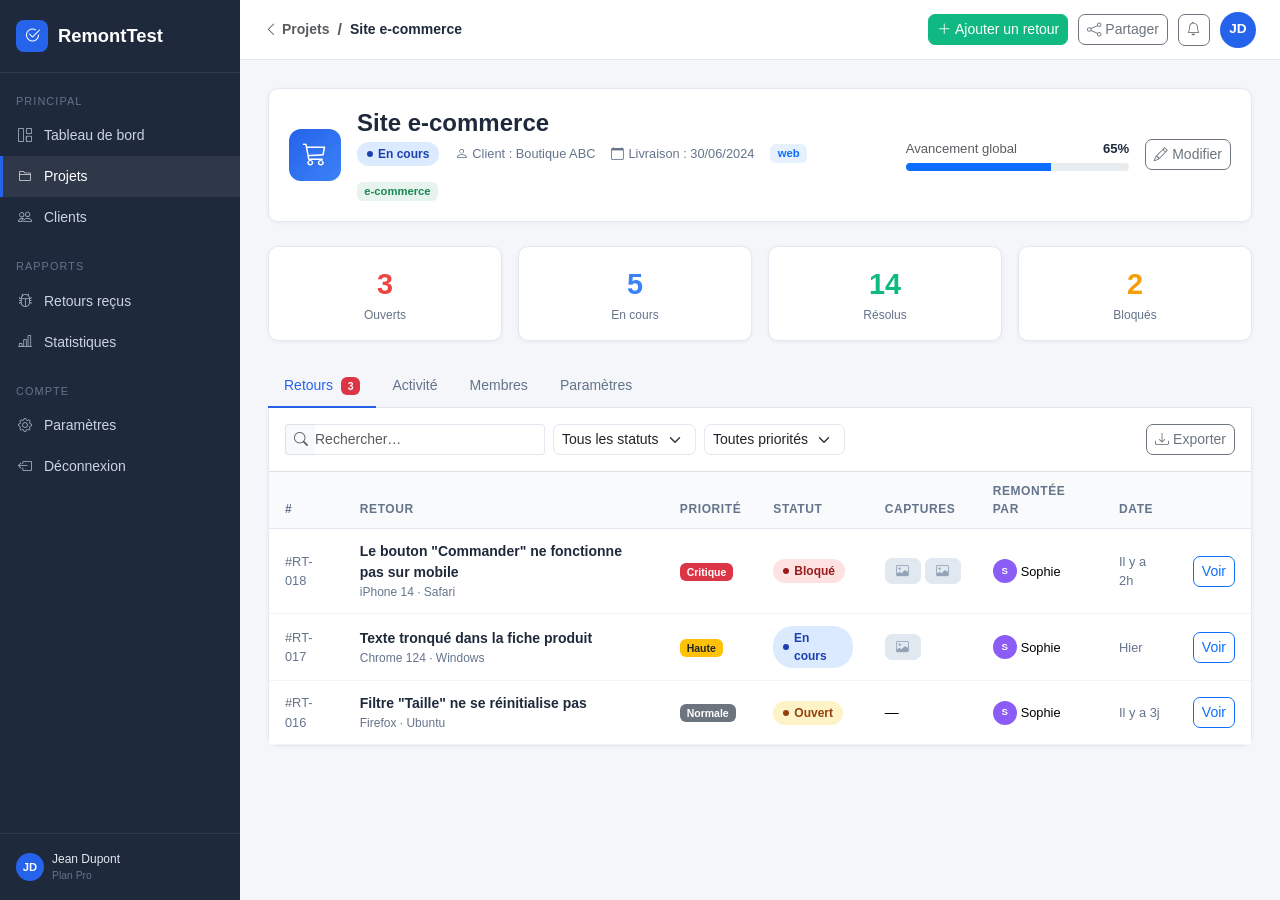
==== project-detail.html @ 5bb97ea8 "Add complete HTML/CSS Bootstrap template for test-tracking app" ====
<!DOCTYPE html>
<html lang="fr">
<head>
  <meta charset="UTF-8" />
  <meta name="viewport" content="width=device-width, initial-scale=1.0" />
  <title>Site e-commerce — RemontTest</title>
  <link rel="stylesheet" href="https://cdn.jsdelivr.net/npm/bootstrap@5.3.3/dist/css/bootstrap.min.css" />
  <link rel="stylesheet" href="https://cdn.jsdelivr.net/npm/bootstrap-icons@1.11.3/font/bootstrap-icons.min.css" />
  <link rel="stylesheet" href="css/style.css" />
</head>
<body>

<div class="app-wrapper">

  <!-- SIDEBAR -->
  <aside class="sidebar">
    <a href="dashboard.html" class="sidebar-brand">
      <span class="brand-icon"><i class="bi bi-check2-circle"></i></span>
      <span>RemontTest</span>
    </a>
    <div class="sidebar-section-label">Principal</div>
    <ul class="sidebar-nav">
      <li><a href="dashboard.html"><i class="bi bi-grid-1x2 nav-icon"></i><span>Tableau de bord</span></a></li>
      <li><a href="projects.html" class="active"><i class="bi bi-folder2 nav-icon"></i><span>Projets</span></a></li>
      <li><a href="clients.html"><i class="bi bi-people nav-icon"></i><span>Clients</span></a></li>
    </ul>
    <div class="sidebar-section-label">Rapports</div>
    <ul class="sidebar-nav">
      <li><a href="test-report.html"><i class="bi bi-bug nav-icon"></i><span>Retours reçus</span></a></li>
      <li><a href="#"><i class="bi bi-bar-chart-line nav-icon"></i><span>Statistiques</span></a></li>
    </ul>
    <div class="sidebar-section-label">Compte</div>
    <ul class="sidebar-nav">
      <li><a href="#"><i class="bi bi-gear nav-icon"></i><span>Paramètres</span></a></li>
      <li><a href="login.html"><i class="bi bi-box-arrow-left nav-icon"></i><span>Déconnexion</span></a></li>
    </ul>
    <div class="sidebar-footer">
      <div class="d-flex align-items-center gap-2">
        <div class="avatar" style="width:28px;height:28px;font-size:.7rem;">JD</div>
        <div><div style="font-size:.75rem;color:#e2e8f0;">Jean Dupont</div><div style="font-size:.65rem;color:#64748b;">Plan Pro</div></div>
      </div>
    </div>
  </aside>

  <!-- MAIN -->
  <div class="main-content">
    <header class="topbar">
      <div class="topbar-title" style="display:flex;align-items:center;gap:8px;flex:1;">
        <a href="projects.html" class="text-muted" style="font-size:.875rem;text-decoration:none;">
          <i class="bi bi-chevron-left me-1"></i>Projets
        </a>
        <span class="text-muted">/</span>
        <span style="font-size:.875rem;font-weight:600;color:#1e293b;">Site e-commerce</span>
      </div>
      <div class="topbar-actions">
        <a href="test-report.html" class="btn btn-sm btn-success">
          <i class="bi bi-plus-lg me-1"></i>Ajouter un retour
        </a>
        <button class="btn btn-sm btn-outline-secondary"><i class="bi bi-share me-1"></i>Partager</button>
        <button class="btn btn-sm btn-outline-secondary btn-icon"><i class="bi bi-bell"></i></button>
        <div class="avatar">JD</div>
      </div>
    </header>

    <div class="page-body">

      <!-- Project header -->
      <div class="card mb-4">
        <div class="card-body">
          <div class="row align-items-center g-3">
            <div class="col-auto">
              <div style="width:52px;height:52px;background:linear-gradient(135deg,#2563eb,#3b82f6);border-radius:12px;display:flex;align-items:center;justify-content:center;">
                <i class="bi bi-cart3" style="font-size:1.5rem;color:#fff;"></i>
              </div>
            </div>
            <div class="col">
              <h4 style="font-weight:700;color:#1e293b;margin:0 0 4px;">Site e-commerce</h4>
              <div class="d-flex align-items-center gap-3 flex-wrap">
                <span class="status-badge badge-progress">En cours</span>
                <span style="font-size:.8rem;color:#64748b;"><i class="bi bi-person me-1"></i>Client : Boutique ABC</span>
                <span style="font-size:.8rem;color:#64748b;"><i class="bi bi-calendar me-1"></i>Livraison : 30/06/2024</span>
                <span class="badge bg-primary bg-opacity-10 text-primary">web</span>
                <span class="badge bg-success bg-opacity-10 text-success">e-commerce</span>
              </div>
            </div>
            <div class="col-md-3">
              <div class="d-flex align-items-center justify-content-between mb-1">
                <small class="text-muted">Avancement global</small>
                <small style="font-weight:600;color:#1e293b;">65%</small>
              </div>
              <div class="progress" style="height:8px;border-radius:4px;">
                <div class="progress-bar bg-primary" style="width:65%;"></div>
              </div>
            </div>
            <div class="col-auto d-flex gap-2">
              <a href="project-add.html" class="btn btn-sm btn-outline-secondary"><i class="bi bi-pencil me-1"></i>Modifier</a>
            </div>
          </div>
        </div>
      </div>

      <!-- Quick stats -->
      <div class="row g-3 mb-4">
        <div class="col-6 col-md-3">
          <div class="card text-center py-3">
            <div style="font-size:1.8rem;font-weight:700;color:#ef4444;">3</div>
            <div style="font-size:.75rem;color:#64748b;">Ouverts</div>
          </div>
        </div>
        <div class="col-6 col-md-3">
          <div class="card text-center py-3">
            <div style="font-size:1.8rem;font-weight:700;color:#3b82f6;">5</div>
            <div style="font-size:.75rem;color:#64748b;">En cours</div>
          </div>
        </div>
        <div class="col-6 col-md-3">
          <div class="card text-center py-3">
            <div style="font-size:1.8rem;font-weight:700;color:#10b981;">14</div>
            <div style="font-size:.75rem;color:#64748b;">Résolus</div>
          </div>
        </div>
        <div class="col-6 col-md-3">
          <div class="card text-center py-3">
            <div style="font-size:1.8rem;font-weight:700;color:#f59e0b;">2</div>
            <div style="font-size:.75rem;color:#64748b;">Bloqués</div>
          </div>
        </div>
      </div>

      <!-- Tabs -->
      <ul class="nav nav-tabs mb-0">
        <li class="nav-item"><a class="nav-link active" href="#">Retours <span class="badge bg-danger ms-1">3</span></a></li>
        <li class="nav-item"><a class="nav-link" href="#">Activité</a></li>
        <li class="nav-item"><a class="nav-link" href="#">Membres</a></li>
        <li class="nav-item"><a class="nav-link" href="#">Paramètres</a></li>
      </ul>

      <div class="card" style="border-top:none;border-radius:0 0 10px 10px;">
        <div class="card-body p-0">
          <!-- Feedback toolbar -->
          <div class="d-flex align-items-center gap-2 p-3 border-bottom">
            <div class="input-group input-group-sm" style="max-width:260px;">
              <span class="input-group-text bg-light border-end-0"><i class="bi bi-search text-muted"></i></span>
              <input type="text" class="form-control border-start-0 ps-0" placeholder="Rechercher…" />
            </div>
            <select class="form-select form-select-sm" style="width:auto;">
              <option>Tous les statuts</option>
              <option>Ouvert</option>
              <option>En cours</option>
              <option>Résolu</option>
              <option>Bloqué</option>
            </select>
            <select class="form-select form-select-sm" style="width:auto;">
              <option>Toutes priorités</option>
              <option>Critique</option>
              <option>Haute</option>
              <option>Normale</option>
              <option>Basse</option>
            </select>
            <button class="btn btn-sm btn-outline-secondary ms-auto"><i class="bi bi-download me-1"></i>Exporter</button>
          </div>

          <!-- Feedback list -->
          <table class="table table-custom mb-0">
            <thead>
              <tr>
                <th>#</th>
                <th>Retour</th>
                <th>Priorité</th>
                <th>Statut</th>
                <th>Captures</th>
                <th>Remontée par</th>
                <th>Date</th>
                <th></th>
              </tr>
            </thead>
            <tbody>
              <tr>
                <td style="color:#64748b;font-size:.8rem;">#RT-018</td>
                <td>
                  <a href="test-report.html" style="font-weight:600;color:#1e293b;text-decoration:none;">
                    Le bouton "Commander" ne fonctionne pas sur mobile
                  </a>
                  <div style="font-size:.75rem;color:#64748b;">iPhone 14 · Safari</div>
                </td>
                <td><span class="badge bg-danger">Critique</span></td>
                <td><span class="status-badge badge-blocker">Bloqué</span></td>
                <td>
                  <div class="d-flex gap-1">
                    <div class="screenshot-thumb" style="width:36px;height:26px;font-size:.8rem;"><i class="bi bi-image"></i></div>
                    <div class="screenshot-thumb" style="width:36px;height:26px;font-size:.8rem;"><i class="bi bi-image"></i></div>
                  </div>
                </td>
                <td>
                  <div class="d-flex align-items-center gap-1">
                    <div class="avatar" style="width:24px;height:24px;font-size:.6rem;background:#8b5cf6;">S</div>
                    <span style="font-size:.8rem;">Sophie</span>
                  </div>
                </td>
                <td style="font-size:.8rem;color:#64748b;">Il y a 2h</td>
                <td><a href="test-report.html" class="btn btn-sm btn-outline-primary">Voir</a></td>
              </tr>
              <tr>
                <td style="color:#64748b;font-size:.8rem;">#RT-017</td>
                <td>
                  <a href="test-report.html" style="font-weight:600;color:#1e293b;text-decoration:none;">
                    Texte tronqué dans la fiche produit
                  </a>
                  <div style="font-size:.75rem;color:#64748b;">Chrome 124 · Windows</div>
                </td>
                <td><span class="badge bg-warning text-dark">Haute</span></td>
                <td><span class="status-badge badge-progress">En cours</span></td>
                <td>
                  <div class="d-flex gap-1">
                    <div class="screenshot-thumb" style="width:36px;height:26px;font-size:.8rem;"><i class="bi bi-image"></i></div>
                  </div>
                </td>
                <td>
                  <div class="d-flex align-items-center gap-1">
                    <div class="avatar" style="width:24px;height:24px;font-size:.6rem;background:#8b5cf6;">S</div>
                    <span style="font-size:.8rem;">Sophie</span>
                  </div>
                </td>
                <td style="font-size:.8rem;color:#64748b;">Hier</td>
                <td><a href="test-report.html" class="btn btn-sm btn-outline-primary">Voir</a></td>
              </tr>
              <tr>
                <td style="color:#64748b;font-size:.8rem;">#RT-016</td>
                <td>
                  <a href="test-report.html" style="font-weight:600;color:#1e293b;text-decoration:none;">
                    Filtre "Taille" ne se réinitialise pas
                  </a>
                  <div style="font-size:.75rem;color:#64748b;">Firefox · Ubuntu</div>
                </td>
                <td><span class="badge bg-secondary">Normale</span></td>
                <td><span class="status-badge badge-todo">Ouvert</span></td>
                <td>—</td>
                <td>
                  <div class="d-flex align-items-center gap-1">
                    <div class="avatar" style="width:24px;height:24px;font-size:.6rem;background:#8b5cf6;">S</div>
                    <span style="font-size:.8rem;">Sophie</span>
                  </div>
                </td>
                <td style="font-size:.8rem;color:#64748b;">Il y a 3j</td>
                <td><a href="test-report.html" class="btn btn-sm btn-outline-primary">Voir</a></td>
              </tr>
            </tbody>
          </table>
        </div>
      </div>

    </div>
  </div>
</div>

<script src="https://cdn.jsdelivr.net/npm/bootstrap@5.3.3/dist/js/bootstrap.bundle.min.js"></script>
</body>
</html>
---- css/style.css ----
/* ============================================================
   RemontTest — Custom Stylesheet
   Font: Arial (system)
   ============================================================ */

/* ---------- Global ---------- */
*, *::before, *::after { box-sizing: border-box; }

body {
  font-family: Arial, Helvetica, sans-serif;
  font-size: 15px;
  background-color: #f4f6f9;
  color: #333;
}

/* ---------- Brand / Palette ---------- */
:root {
  --brand-primary:   #2563eb;
  --brand-primary-d: #1d4ed8;
  --brand-accent:    #10b981;
  --brand-accent-d:  #059669;
  --sidebar-bg:      #1e293b;
  --sidebar-txt:     #cbd5e1;
  --sidebar-active:  #2563eb;
  --topbar-bg:       #ffffff;
  --card-bg:         #ffffff;
  --border-color:    #e2e8f0;
  --text-muted:      #64748b;
  --badge-todo:      #f59e0b;
  --badge-progress:  #3b82f6;
  --badge-done:      #10b981;
  --badge-blocker:   #ef4444;
}

a { color: var(--brand-primary); text-decoration: none; }
a:hover { color: var(--brand-primary-d); text-decoration: underline; }

/* ---------- Scrollbar (webkit) ---------- */
::-webkit-scrollbar { width: 6px; height: 6px; }
::-webkit-scrollbar-track { background: #f1f5f9; }
::-webkit-scrollbar-thumb { background: #94a3b8; border-radius: 3px; }

/* ============================================================
   LAYOUT — Sidebar + Main
   ============================================================ */
.app-wrapper {
  display: flex;
  min-height: 100vh;
}

/* --- Sidebar --- */
.sidebar {
  width: 240px;
  min-width: 240px;
  background: var(--sidebar-bg);
  color: var(--sidebar-txt);
  display: flex;
  flex-direction: column;
  position: fixed;
  top: 0; left: 0; bottom: 0;
  overflow-y: auto;
  z-index: 1000;
  transition: width .25s ease;
}

.sidebar-brand {
  display: flex;
  align-items: center;
  gap: 10px;
  padding: 20px 16px;
  font-size: 1.15rem;
  font-weight: 700;
  color: #fff;
  border-bottom: 1px solid rgba(255,255,255,.08);
  text-decoration: none;
}
.sidebar-brand:hover { color: #fff; text-decoration: none; }

.sidebar-brand .brand-icon {
  width: 32px; height: 32px;
  background: var(--brand-primary);
  border-radius: 8px;
  display: flex; align-items: center; justify-content: center;
  font-size: 1rem; color: #fff;
}

.sidebar-section-label {
  font-size: 0.68rem;
  text-transform: uppercase;
  letter-spacing: .1em;
  color: #64748b;
  padding: 20px 16px 6px;
}

.sidebar-nav { list-style: none; padding: 0; margin: 0; }

.sidebar-nav li a {
  display: flex;
  align-items: center;
  gap: 10px;
  padding: 10px 16px;
  color: var(--sidebar-txt);
  font-size: 0.875rem;
  border-radius: 0;
  transition: background .15s, color .15s;
  text-decoration: none;
}
.sidebar-nav li a:hover,
.sidebar-nav li a.active {
  background: rgba(255,255,255,.07);
  color: #fff;
  text-decoration: none;
}
.sidebar-nav li a.active {
  border-left: 3px solid var(--sidebar-active);
  padding-left: 13px;
}
.sidebar-nav li a .nav-icon {
  width: 18px;
  text-align: center;
  opacity: .75;
}

.sidebar-footer {
  margin-top: auto;
  padding: 16px;
  border-top: 1px solid rgba(255,255,255,.08);
  font-size: 0.8rem;
  color: #64748b;
}

/* --- Main content area --- */
.main-content {
  margin-left: 240px;
  flex: 1;
  display: flex;
  flex-direction: column;
  min-height: 100vh;
}

/* --- Top bar --- */
.topbar {
  background: var(--topbar-bg);
  border-bottom: 1px solid var(--border-color);
  height: 60px;
  display: flex;
  align-items: center;
  padding: 0 24px;
  gap: 16px;
  position: sticky;
  top: 0;
  z-index: 900;
}
.topbar-title {
  font-size: 1rem;
  font-weight: 600;
  color: #1e293b;
  flex: 1;
}
.topbar-actions { display: flex; align-items: center; gap: 10px; }

.avatar {
  width: 36px; height: 36px;
  border-radius: 50%;
  background: var(--brand-primary);
  color: #fff;
  display: flex; align-items: center; justify-content: center;
  font-size: 0.85rem;
  font-weight: 600;
  text-transform: uppercase;
}

/* --- Page body --- */
.page-body {
  padding: 28px 28px 40px;
  flex: 1;
}

/* ============================================================
   CARDS
   ============================================================ */
.card {
  background: var(--card-bg);
  border: 1px solid var(--border-color);
  border-radius: 10px;
  box-shadow: 0 1px 4px rgba(0,0,0,.05);
}
.card-header {
  background: transparent;
  border-bottom: 1px solid var(--border-color);
  padding: 14px 20px;
  font-weight: 600;
  font-size: 0.9rem;
  color: #1e293b;
}
.card-body { padding: 20px; }

/* stat cards on dashboard */
.stat-card {
  border-radius: 10px;
  padding: 20px;
  color: #fff;
  display: flex;
  flex-direction: column;
  gap: 6px;
}
.stat-card .stat-label { font-size: 0.8rem; opacity: .8; }
.stat-card .stat-value { font-size: 2rem; font-weight: 700; line-height: 1; }
.stat-card .stat-sub   { font-size: 0.75rem; opacity: .7; }

.stat-card.blue   { background: linear-gradient(135deg, #2563eb, #3b82f6); }
.stat-card.green  { background: linear-gradient(135deg, #059669, #10b981); }
.stat-card.orange { background: linear-gradient(135deg, #d97706, #f59e0b); }
.stat-card.red    { background: linear-gradient(135deg, #dc2626, #ef4444); }

/* ============================================================
   BADGES — Status
   ============================================================ */
.badge-todo      { background: #fef3c7; color: #92400e; }
.badge-progress  { background: #dbeafe; color: #1e40af; }
.badge-done      { background: #d1fae5; color: #065f46; }
.badge-blocker   { background: #fee2e2; color: #991b1b; }
.badge-review    { background: #ede9fe; color: #5b21b6; }

.status-badge {
  display: inline-flex; align-items: center; gap: 5px;
  padding: 3px 10px;
  border-radius: 20px;
  font-size: 0.75rem;
  font-weight: 600;
}
.status-badge::before {
  content: '';
  width: 6px; height: 6px;
  border-radius: 50%;
  background: currentColor;
}

/* ============================================================
   TABLES
   ============================================================ */
.table-custom { font-size: 0.875rem; }
.table-custom th {
  font-weight: 600;
  font-size: 0.75rem;
  text-transform: uppercase;
  letter-spacing: .05em;
  color: var(--text-muted);
  background: #f8fafc;
  border-bottom: 1px solid var(--border-color);
  padding: 10px 16px;
}
.table-custom td {
  padding: 12px 16px;
  vertical-align: middle;
  border-bottom: 1px solid #f1f5f9;
}
.table-custom tr:hover td { background: #f8fafc; }

/* ============================================================
   BUTTONS
   ============================================================ */
.btn { font-family: Arial, Helvetica, sans-serif; font-size: 0.875rem; border-radius: 7px; }
.btn-primary   { background: var(--brand-primary); border-color: var(--brand-primary); }
.btn-primary:hover { background: var(--brand-primary-d); border-color: var(--brand-primary-d); }
.btn-success   { background: var(--brand-accent); border-color: var(--brand-accent); }
.btn-success:hover { background: var(--brand-accent-d); border-color: var(--brand-accent-d); }

.btn-icon {
  width: 32px; height: 32px;
  display: inline-flex; align-items: center; justify-content: center;
  padding: 0;
  border-radius: 7px;
  font-size: 0.85rem;
}

/* ============================================================
   FORMS
   ============================================================ */
.form-control, .form-select {
  font-family: Arial, Helvetica, sans-serif;
  font-size: 0.875rem;
  border: 1px solid var(--border-color);
  border-radius: 7px;
}
.form-control:focus, .form-select:focus {
  border-color: var(--brand-primary);
  box-shadow: 0 0 0 3px rgba(37,99,235,.12);
}
.form-label { font-size: 0.875rem; font-weight: 600; color: #374151; }

/* WYSIWYG mock toolbar */
.wysiwyg-toolbar {
  background: #f8fafc;
  border: 1px solid var(--border-color);
  border-bottom: none;
  border-radius: 7px 7px 0 0;
  padding: 6px 10px;
  display: flex;
  gap: 4px;
  flex-wrap: wrap;
}
.wysiwyg-toolbar .btn {
  font-size: 0.75rem;
  padding: 3px 8px;
  border-radius: 5px;
  background: #fff;
  border: 1px solid var(--border-color);
  color: #374151;
}
.wysiwyg-toolbar .btn:hover { background: #e2e8f0; }
.wysiwyg-content {
  border: 1px solid var(--border-color);
  border-radius: 0 0 7px 7px;
  min-height: 160px;
  padding: 12px;
  background: #fff;
  font-size: 0.875rem;
  color: #374151;
}

/* Screenshot upload zone */
.upload-zone {
  border: 2px dashed var(--border-color);
  border-radius: 10px;
  padding: 32px;
  text-align: center;
  background: #f8fafc;
  cursor: pointer;
  transition: border-color .2s, background .2s;
}
.upload-zone:hover {
  border-color: var(--brand-primary);
  background: #eff6ff;
}
.upload-zone .upload-icon { font-size: 2rem; color: var(--text-muted); margin-bottom: 8px; }
.upload-zone p { margin: 0; font-size: 0.85rem; color: var(--text-muted); }

/* Thumbnail grid */
.screenshot-grid { display: flex; gap: 10px; flex-wrap: wrap; }
.screenshot-thumb {
  width: 120px; height: 80px;
  border-radius: 7px;
  border: 1px solid var(--border-color);
  overflow: hidden;
  position: relative;
  background: #e2e8f0;
  display: flex; align-items: center; justify-content: center;
  font-size: 1.5rem; color: #94a3b8;
}
.screenshot-thumb img { width: 100%; height: 100%; object-fit: cover; }
.screenshot-thumb .thumb-delete {
  position: absolute; top: 4px; right: 4px;
  width: 20px; height: 20px;
  background: rgba(0,0,0,.55);
  color: #fff;
  border-radius: 50%;
  display: flex; align-items: center; justify-content: center;
  font-size: 0.65rem;
  cursor: pointer;
}

/* ============================================================
   COMMENTS
   ============================================================ */
.comment-item {
  display: flex;
  gap: 12px;
  padding: 14px 0;
  border-bottom: 1px solid #f1f5f9;
}
.comment-item:last-child { border-bottom: none; }
.comment-body { flex: 1; }
.comment-meta { font-size: 0.78rem; color: var(--text-muted); margin-bottom: 4px; }
.comment-meta strong { color: #1e293b; }
.comment-text { font-size: 0.875rem; }

/* ============================================================
   PROGRESS BAR
   ============================================================ */
.progress-thin { height: 5px; border-radius: 3px; background: #e2e8f0; }
.progress-thin .progress-bar { border-radius: 3px; }

/* ============================================================
   AUTH PAGES (login / register)
   ============================================================ */
.auth-page {
  min-height: 100vh;
  background: linear-gradient(135deg, #1e293b 0%, #0f172a 100%);
  display: flex;
  align-items: center;
  justify-content: center;
  padding: 24px;
}
.auth-card {
  background: #fff;
  border-radius: 14px;
  box-shadow: 0 20px 60px rgba(0,0,0,.25);
  width: 100%;
  max-width: 440px;
  padding: 40px;
}
.auth-logo {
  display: flex;
  align-items: center;
  gap: 10px;
  font-size: 1.3rem;
  font-weight: 700;
  color: #1e293b;
  margin-bottom: 28px;
}
.auth-logo .brand-icon {
  width: 38px; height: 38px;
  background: var(--brand-primary);
  border-radius: 9px;
  display: flex; align-items: center; justify-content: center;
  color: #fff; font-size: 1.1rem;
}

/* ============================================================
   LANDING PAGE
   ============================================================ */
.landing-nav {
  position: fixed; top: 0; left: 0; right: 0;
  z-index: 999;
  background: rgba(15,23,42,.92);
  backdrop-filter: blur(8px);
  padding: 0 24px;
  height: 64px;
  display: flex; align-items: center; justify-content: space-between;
}
.landing-nav .brand {
  font-size: 1.2rem; font-weight: 700; color: #fff;
  display: flex; align-items: center; gap: 10px;
  text-decoration: none;
}
.landing-nav .nav-links { display: flex; gap: 24px; align-items: center; }
.landing-nav .nav-links a { color: #cbd5e1; font-size: 0.9rem; text-decoration: none; }
.landing-nav .nav-links a:hover { color: #fff; }

.hero-section {
  background: linear-gradient(135deg, #0f172a 0%, #1e3a8a 60%, #1e40af 100%);
  min-height: 100vh;
  display: flex; align-items: center;
  padding: 100px 24px 60px;
  position: relative;
  overflow: hidden;
}
.hero-section::before {
  content: '';
  position: absolute; inset: 0;
  background: url("data:image/svg+xml,%3Csvg width='60' height='60' viewBox='0 0 60 60' xmlns='http://www.w3.org/2000/svg'%3E%3Cg fill='none' fill-rule='evenodd'%3E%3Cg fill='%23ffffff' fill-opacity='0.03'%3E%3Cpath d='M36 34v-4h-2v4h-4v2h4v4h2v-4h4v-2h-4zm0-30V0h-2v4h-4v2h4v4h2V6h4V4h-4zM6 34v-4H4v4H0v2h4v4h2v-4h4v-2H6zM6 4V0H4v4H0v2h4v4h2V6h4V4H6z'/%3E%3C/g%3E%3C/g%3E%3C/svg%3E");
}
.hero-content { position: relative; z-index: 1; }
.hero-title {
  font-size: 3rem; font-weight: 700; color: #fff; line-height: 1.15;
  margin-bottom: 20px;
}
.hero-title span { color: #60a5fa; }
.hero-sub {
  font-size: 1.1rem; color: #94a3b8; max-width: 540px; margin-bottom: 32px; line-height: 1.6;
}
.hero-badges { display: flex; gap: 10px; flex-wrap: wrap; margin-bottom: 32px; }
.hero-badge {
  background: rgba(255,255,255,.1);
  border: 1px solid rgba(255,255,255,.15);
  color: #e2e8f0;
  padding: 5px 14px; border-radius: 20px; font-size: 0.8rem;
}

.feature-section { padding: 80px 0; background: #f8fafc; }
.feature-card {
  background: #fff; border-radius: 12px;
  border: 1px solid var(--border-color);
  padding: 28px; height: 100%;
  transition: box-shadow .2s, transform .2s;
}
.feature-card:hover { box-shadow: 0 8px 30px rgba(0,0,0,.08); transform: translateY(-2px); }
.feature-icon {
  width: 48px; height: 48px; border-radius: 12px;
  display: flex; align-items: center; justify-content: center;
  font-size: 1.3rem; margin-bottom: 16px;
}
.fi-blue   { background: #dbeafe; color: #1d4ed8; }
.fi-green  { background: #d1fae5; color: #065f46; }
.fi-orange { background: #fef3c7; color: #92400e; }
.fi-purple { background: #ede9fe; color: #5b21b6; }
.fi-red    { background: #fee2e2; color: #991b1b; }

.cta-section {
  background: linear-gradient(135deg, #1e3a8a, #2563eb);
  padding: 80px 24px; text-align: center;
}

.landing-footer {
  background: #0f172a; color: #64748b; padding: 40px 24px 24px;
}

/* ============================================================
   PROJECT DETAIL — tabs
   ============================================================ */
.nav-tabs .nav-link {
  font-size: 0.875rem; color: var(--text-muted);
  border: none; border-bottom: 2px solid transparent;
  padding: 10px 16px; border-radius: 0;
}
.nav-tabs .nav-link.active {
  color: var(--brand-primary);
  border-bottom-color: var(--brand-primary);
  background: transparent;
}
.nav-tabs { border-bottom: 1px solid var(--border-color); }

/* Activity timeline */
.timeline { position: relative; padding-left: 28px; }
.timeline::before {
  content: '';
  position: absolute; left: 8px; top: 0; bottom: 0;
  width: 2px; background: var(--border-color);
}
.timeline-item { position: relative; margin-bottom: 20px; }
.timeline-dot {
  position: absolute; left: -24px; top: 4px;
  width: 12px; height: 12px; border-radius: 50%;
  border: 2px solid #fff;
  box-shadow: 0 0 0 2px var(--border-color);
}
.timeline-dot.blue   { background: var(--brand-primary); }
.timeline-dot.green  { background: var(--brand-accent); }
.timeline-dot.orange { background: #f59e0b; }
.timeline-dot.red    { background: #ef4444; }
.timeline-text { font-size: 0.85rem; }
.timeline-date { font-size: 0.75rem; color: var(--text-muted); }

/* ============================================================
   RESPONSIVE
   ============================================================ */
@media (max-width: 991.98px) {
  .sidebar { width: 64px; min-width: 64px; }
  .sidebar-brand span,
  .sidebar-section-label,
  .sidebar-nav li a span,
  .sidebar-footer { display: none; }
  .sidebar-brand { justify-content: center; padding: 16px; }
  .sidebar-nav li a { justify-content: center; padding: 12px; }
  .sidebar-nav li a.active { border-left: none; padding: 12px; }
  .main-content { margin-left: 64px; }
}

@media (max-width: 575.98px) {
  .hero-title { font-size: 2rem; }
  .page-body { padding: 16px; }
  .stat-card .stat-value { font-size: 1.5rem; }
}
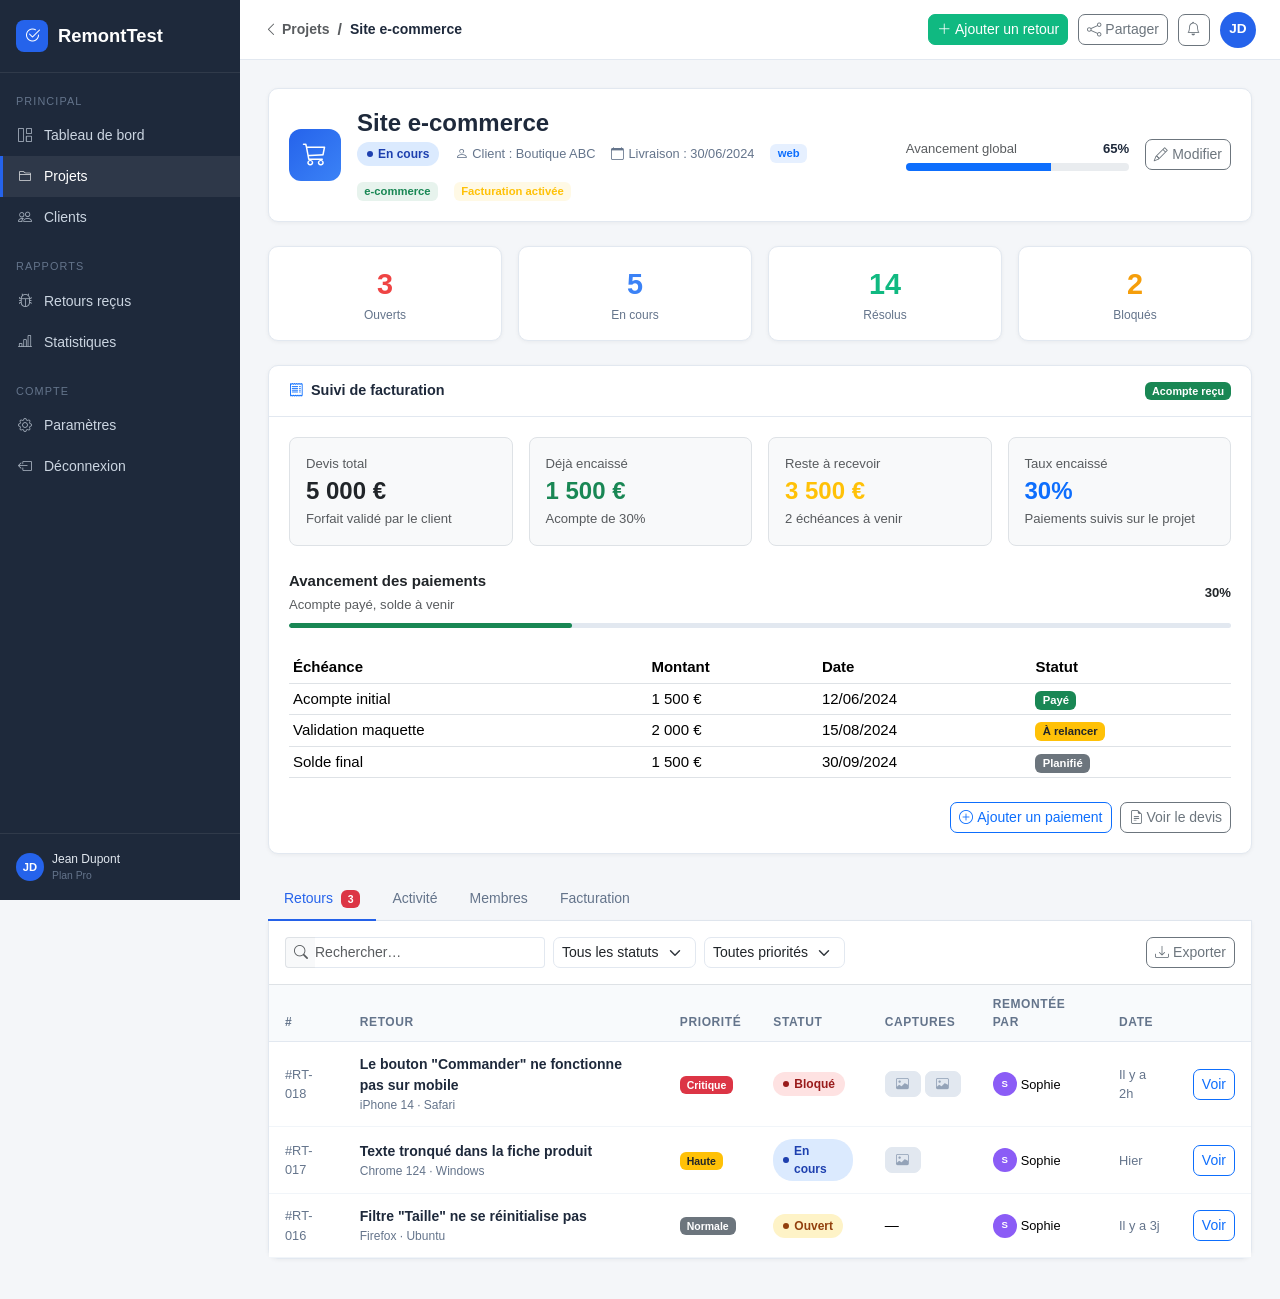
==== commit 5c39f447: "Add billing quote templates" ====
--- a/project-detail.html
+++ b/project-detail.html
@@ -81,6 +81,7 @@
                 <span style="font-size:.8rem;color:#64748b;"><i class="bi bi-calendar me-1"></i>Livraison : 30/06/2024</span>
                 <span class="badge bg-primary bg-opacity-10 text-primary">web</span>
                 <span class="badge bg-success bg-opacity-10 text-success">e-commerce</span>
+                <span class="badge bg-warning bg-opacity-10 text-warning">Facturation activée</span>
               </div>
             </div>
             <div class="col-md-3">
@@ -127,12 +128,100 @@
         </div>
       </div>
 
+      <div class="card mb-4">
+        <div class="card-header d-flex align-items-center justify-content-between flex-wrap gap-2">
+          <span><i class="bi bi-receipt me-2 text-primary"></i>Suivi de facturation</span>
+          <span class="badge bg-success">Acompte reçu</span>
+        </div>
+        <div class="card-body">
+          <div class="row g-3 mb-4">
+            <div class="col-md-3">
+              <div class="p-3 border rounded-3 bg-light h-100">
+                <div class="text-muted small">Devis total</div>
+                <div class="fw-bold fs-4 text-dark">5 000 €</div>
+                <div class="small text-muted">Forfait validé par le client</div>
+              </div>
+            </div>
+            <div class="col-md-3">
+              <div class="p-3 border rounded-3 bg-light h-100">
+                <div class="text-muted small">Déjà encaissé</div>
+                <div class="fw-bold fs-4 text-success">1 500 €</div>
+                <div class="small text-muted">Acompte de 30%</div>
+              </div>
+            </div>
+            <div class="col-md-3">
+              <div class="p-3 border rounded-3 bg-light h-100">
+                <div class="text-muted small">Reste à recevoir</div>
+                <div class="fw-bold fs-4 text-warning">3 500 €</div>
+                <div class="small text-muted">2 échéances à venir</div>
+              </div>
+            </div>
+            <div class="col-md-3">
+              <div class="p-3 border rounded-3 bg-light h-100">
+                <div class="text-muted small">Taux encaissé</div>
+                <div class="fw-bold fs-4 text-primary">30%</div>
+                <div class="small text-muted">Paiements suivis sur le projet</div>
+              </div>
+            </div>
+          </div>
+
+          <div class="d-flex align-items-center justify-content-between mb-2">
+            <div>
+              <div class="fw-semibold text-dark">Avancement des paiements</div>
+              <small class="text-muted">Acompte payé, solde à venir</small>
+            </div>
+            <small class="fw-semibold text-dark">30%</small>
+          </div>
+          <div class="progress progress-thin mb-4">
+            <div class="progress-bar bg-success" style="width:30%;"></div>
+          </div>
+
+          <div class="table-responsive">
+            <table class="table table-sm align-middle mb-0">
+              <thead>
+                <tr>
+                  <th>Échéance</th>
+                  <th>Montant</th>
+                  <th>Date</th>
+                  <th>Statut</th>
+                </tr>
+              </thead>
+              <tbody>
+                <tr>
+                  <td>Acompte initial</td>
+                  <td>1 500 €</td>
+                  <td>12/06/2024</td>
+                  <td><span class="badge bg-success">Payé</span></td>
+                </tr>
+                <tr>
+                  <td>Validation maquette</td>
+                  <td>2 000 €</td>
+                  <td>15/08/2024</td>
+                  <td><span class="badge bg-warning text-dark">À relancer</span></td>
+                </tr>
+                <tr>
+                  <td>Solde final</td>
+                  <td>1 500 €</td>
+                  <td>30/09/2024</td>
+                  <td><span class="badge bg-secondary">Planifié</span></td>
+                </tr>
+              </tbody>
+            </table>
+          </div>
+
+          <div class="d-flex gap-2 justify-content-end mt-4">
+            <button class="btn btn-outline-primary btn-sm"><i class="bi bi-plus-circle me-1"></i>Ajouter un paiement</button>
+            <button class="btn btn-outline-secondary btn-sm"><i class="bi bi-file-earmark-text me-1"></i>Voir le devis</button>
+          </div>
+        </div>
+      </div>
+
       <!-- Tabs -->
       <ul class="nav nav-tabs mb-0">
         <li class="nav-item"><a class="nav-link active" href="#">Retours <span class="badge bg-danger ms-1">3</span></a></li>
         <li class="nav-item"><a class="nav-link" href="#">Activité</a></li>
         <li class="nav-item"><a class="nav-link" href="#">Membres</a></li>
-        <li class="nav-item"><a class="nav-link" href="#">Paramètres</a></li>
+        <li class="nav-item"><a class="nav-link" href="#">Facturation</a></li>
       </ul>
 
       <div class="card" style="border-top:none;border-radius:0 0 10px 10px;">
